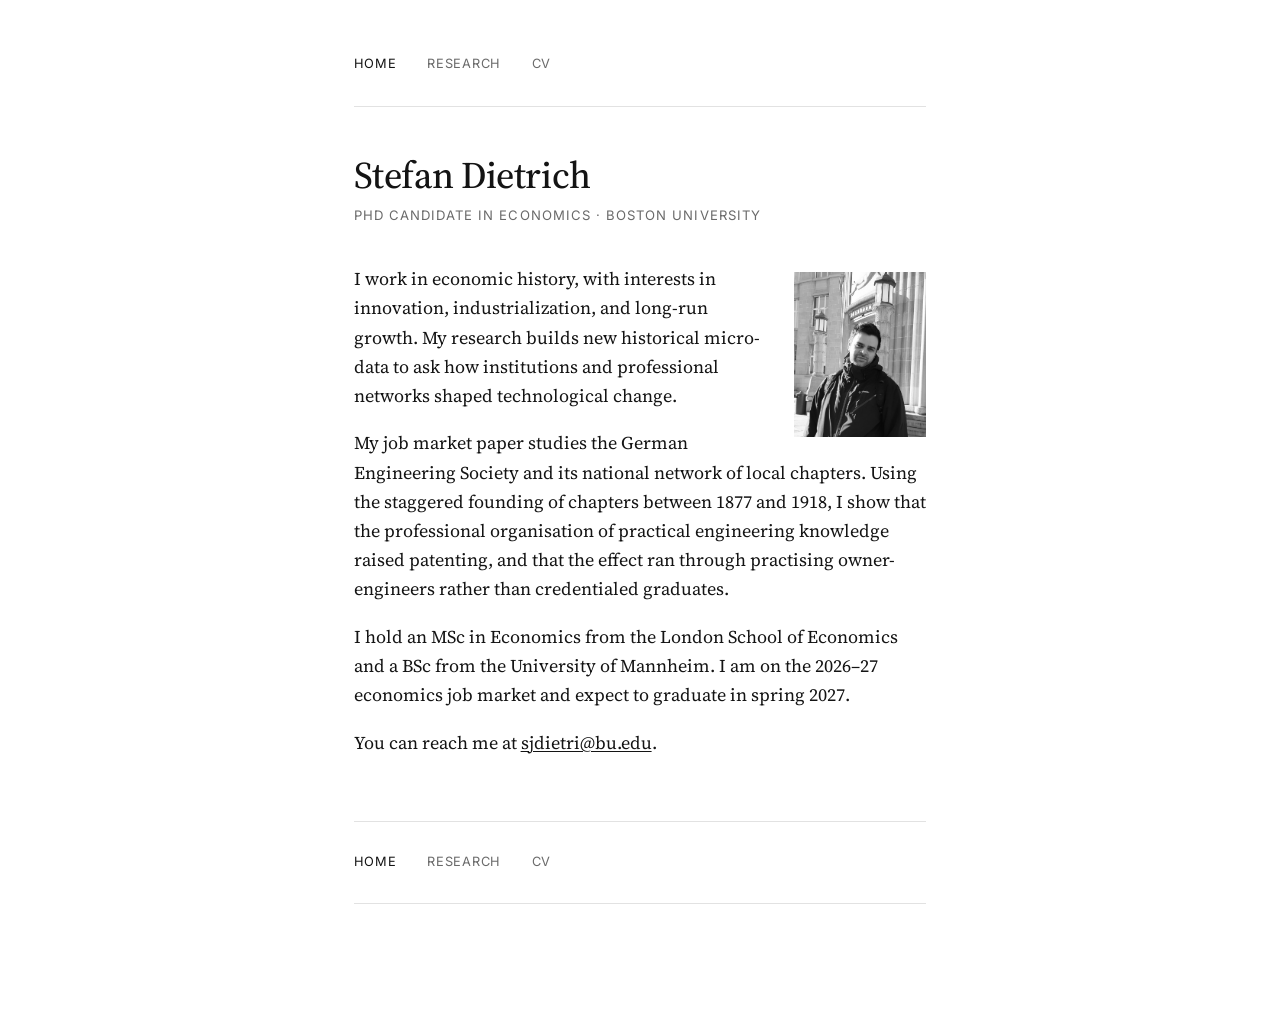
==== index.html @ afccebbf "Update index.html" ====
<!DOCTYPE html>
<html lang="en">
<head>
<meta charset="utf-8">
<meta name="viewport" content="width=device-width, initial-scale=1">
<title>Stefan Dietrich</title>
<meta name="description" content="Stefan Dietrich — PhD Candidate in Economics, Boston University. Economic history, innovation, and long-run growth.">
<link rel="stylesheet" href="style.css">
</head>
<body>
<div class="wrap">

  <nav>
    <a href="index.html" aria-current="page">Home</a>
    <a href="research.html">Research</a>
    <a href="assets/docs/cv.pdf">CV</a>
  </nav>

  <h1>Stefan Dietrich</h1>
  <p class="subtitle">PhD Candidate in Economics &middot; Boston University</p>

  <img class="headshot" src="assets/images/photo.jpeg" alt="Panos Vorgias">

  <p>I work in economic history, with interests in innovation, industrialization,
  and long-run growth. My research builds new historical micro-data to ask how
  institutions and professional networks shaped technological change.</p>

  <p>My job market paper studies the German Engineering Society and its national
  network of local chapters. Using the staggered founding of chapters between 1877
  and 1918, I show that the professional organisation of practical engineering
  knowledge raised patenting, and that the effect ran through practising
  owner-engineers rather than credentialed graduates.</p>

  <p>I hold an MSc in Economics from the London School of Economics and a BSc from
  the University of Mannheim. I am on the 2026&ndash;27 economics job market and
  expect to graduate in spring 2027.</p>

  <p>You can reach me at <a href="mailto:sjdietri@bu.edu">sjdietri@bu.edu</a>.</p>

  <nav class="footer-nav">
    <a href="index.html" aria-current="page">Home</a>
    <a href="research.html">Research</a>
    <a href="assets/docs/cv.pdf">CV</a>
  </nav>

</div>
</body>
</html>
---- style.css ----
/* Stefan Dietrich — personal site
   Monochrome, minimal. Two families: serif for text, sans for utility labels. */

@import url('https://fonts.googleapis.com/css2?family=Source+Serif+4:opsz,wght@8..60,400;8..60,500;8..60,600&family=Inter:wght@400;500&display=swap');

:root {
  --ink:   #141414;   /* primary text            */
  --muted: #6a6a6a;   /* secondary text / labels */
  --faint: #9a9a9a;   /* captions                */
  --rule:  #e2e2e2;   /* hairline dividers       */
  --bg:    #ffffff;
  --serif: "Source Serif 4", Georgia, "Times New Roman", serif;
  --sans:  "Inter", system-ui, -apple-system, "Segoe UI", sans-serif;
  --measure: 39rem;   /* comfortable reading width */
}

* { box-sizing: border-box; }

html { -webkit-text-size-adjust: 100%; }

body {
  margin: 0;
  background: var(--bg);
  color: var(--ink);
  font-family: var(--serif);
  font-size: 18px;
  line-height: 1.62;
  font-weight: 400;
  -webkit-font-smoothing: antialiased;
  text-rendering: optimizeLegibility;
}

.wrap {
  max-width: var(--measure);
  margin: 0 auto;
  padding: 3.4rem 1.6rem 5rem;
}

/* ---- top navigation ---- */
nav {
  display: flex;
  gap: 1.9rem;
  font-family: var(--sans);
  font-size: 0.8rem;
  letter-spacing: 0.06em;
  text-transform: uppercase;
  padding-bottom: 1.9rem;
  margin-bottom: 3rem;
  border-bottom: 1px solid var(--rule);
}
nav a { color: var(--muted); text-decoration: none; }
nav a:hover, nav a[aria-current="page"] { color: var(--ink); }

/* ---- header block ---- */
h1 {
  font-weight: 500;
  font-size: 2.35rem;
  line-height: 1.1;
  letter-spacing: -0.01em;
  margin: 0 0 0.55rem;
}
.subtitle {
  font-family: var(--sans);
  font-size: 0.82rem;
  letter-spacing: 0.08em;
  text-transform: uppercase;
  color: var(--muted);
  margin: 0 0 2.4rem;
}

/* ---- headshot ---- */
.headshot {
  width: 132px;
  height: 165px;
  object-fit: cover;
  filter: grayscale(100%);
  float: right;
  margin: 0.5rem 0 1.1rem 1.9rem;
}

/* ---- body text ---- */
p { margin: 0 0 1.15rem; }
a { color: var(--ink); text-decoration: underline; text-underline-offset: 2px; text-decoration-thickness: 0.5px; }
a:hover { color: var(--muted); }

/* ---- research page ---- */
.section-label {
  font-family: var(--sans);
  font-size: 0.78rem;
  letter-spacing: 0.09em;
  text-transform: uppercase;
  color: var(--muted);
  margin: 3.2rem 0 1.4rem;
  padding-bottom: 0.55rem;
  border-bottom: 1px solid var(--rule);
}
.paper { margin: 0 0 2.4rem; }
.paper h3 {
  font-weight: 600;
  font-size: 1.18rem;
  line-height: 1.3;
  margin: 0 0 0.15rem;
}
.paper .paper-sub {
  color: var(--muted);
  font-size: 1.02rem;
  line-height: 1.35;
  margin: 0 0 0.5rem;
}
.paper .coauthors { color: var(--muted); font-style: italic; margin: 0 0 0.7rem; font-size: 0.98rem; }
.paper .abstract  { color: var(--ink); font-size: 0.98rem; margin: 0 0 0.55rem; }
.paper .links     { font-family: var(--sans); font-size: 0.8rem; letter-spacing: 0.02em; }
.paper .links a   { color: var(--muted); text-decoration: none; margin-right: 1.2rem; }
.paper .links a:hover { color: var(--ink); }

.footer-nav {
  margin-top: 4rem;
  padding-top: 1.9rem;
  border-top: 1px solid var(--rule);
}

/* ---- responsive ---- */
@media (max-width: 30rem) {
  body { font-size: 17px; }
  .wrap { padding: 2.4rem 1.3rem 3.5rem; }
  h1 { font-size: 2rem; }
  .headshot { width: 108px; height: 135px; margin-left: 1.1rem; }
  nav { gap: 1.3rem; }
}

@media (prefers-reduced-motion: reduce) {
  * { animation: none !important; transition: none !important; }
}

a:focus-visible, nav a:focus-visible {
  outline: 2px solid var(--ink);
  outline-offset: 3px;
}
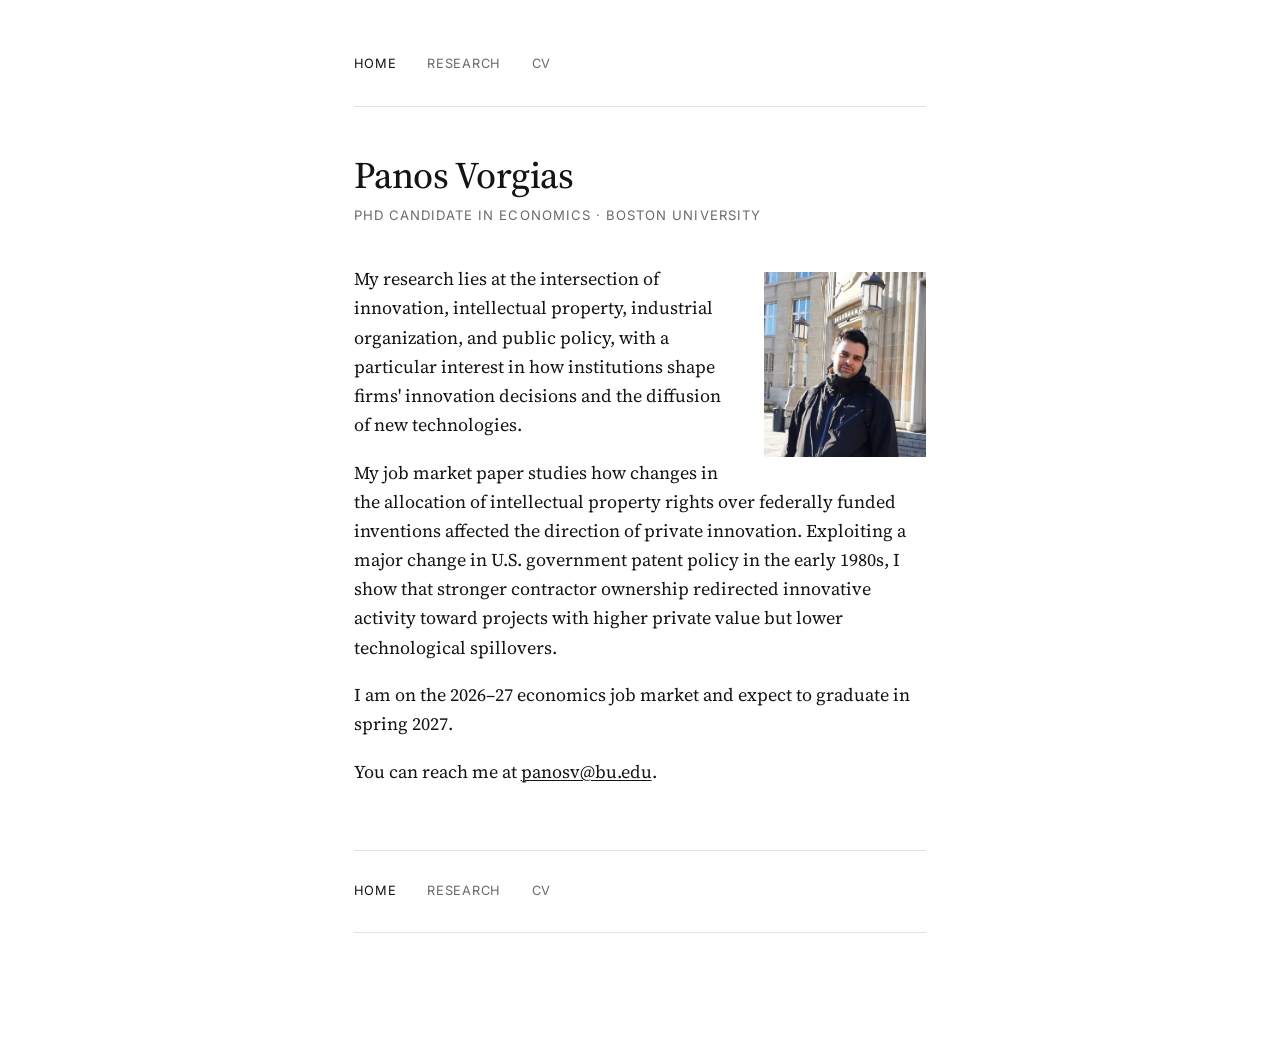
==== commit f0b67129: "Update index.html" ====
--- a/index.html
+++ b/index.html
@@ -3,8 +3,8 @@
 <head>
 <meta charset="utf-8">
 <meta name="viewport" content="width=device-width, initial-scale=1">
-<title>Stefan Dietrich</title>
-<meta name="description" content="Stefan Dietrich — PhD Candidate in Economics, Boston University. Economic history, innovation, and long-run growth.">
+<title>Panos Vorgias</title>
+<meta name="description" content="Panos Vorgias — PhD Candidate in Economics, Boston University. Applied Micro, Public Economics and Empirical IO.">
 <link rel="stylesheet" href="style.css">
 </head>
 <body>
@@ -16,26 +16,25 @@
     <a href="assets/docs/cv.pdf">CV</a>
   </nav>
 
-  <h1>Stefan Dietrich</h1>
+  <h1>Panos Vorgias</h1>
   <p class="subtitle">PhD Candidate in Economics &middot; Boston University</p>
 
   <img class="headshot" src="assets/images/photo.jpeg" alt="Panos Vorgias">
 
-  <p>I work in economic history, with interests in innovation, industrialization,
-  and long-run growth. My research builds new historical micro-data to ask how
-  institutions and professional networks shaped technological change.</p>
+  <p>My research lies at the intersection of innovation, intellectual property, 
+    industrial organization, and public policy, with a particular interest in 
+    how institutions shape firms' innovation decisions and the diffusion of new technologies.</p>
 
-  <p>My job market paper studies the German Engineering Society and its national
-  network of local chapters. Using the staggered founding of chapters between 1877
-  and 1918, I show that the professional organisation of practical engineering
-  knowledge raised patenting, and that the effect ran through practising
-  owner-engineers rather than credentialed graduates.</p>
+  <p>My job market paper studies how changes in the allocation of intellectual property rights 
+    over federally funded inventions affected the direction of private innovation. 
+    Exploiting a major change in U.S. government patent policy in the early 1980s, I show that 
+    stronger contractor ownership redirected innovative activity toward projects with higher private value 
+    but lower technological spillovers.</p>
 
-  <p>I hold an MSc in Economics from the London School of Economics and a BSc from
-  the University of Mannheim. I am on the 2026&ndash;27 economics job market and
+  <p>I am on the 2026&ndash;27 economics job market and
   expect to graduate in spring 2027.</p>
 
-  <p>You can reach me at <a href="mailto:sjdietri@bu.edu">sjdietri@bu.edu</a>.</p>
+  <p>You can reach me at <a href="mailto:panosv@bu.edu">panosv@bu.edu</a>.</p>
 
   <nav class="footer-nav">
     <a href="index.html" aria-current="page">Home</a>
--- a/style.css
+++ b/style.css
@@ -70,10 +70,10 @@
 
 /* ---- headshot ---- */
 .headshot {
-  width: 132px;
-  height: 165px;
+  width: 162px;
+  height: 185px;
   object-fit: cover;
-  filter: grayscale(100%);
+  filter: grayscale(0%);
   float: right;
   margin: 0.5rem 0 1.1rem 1.9rem;
 }
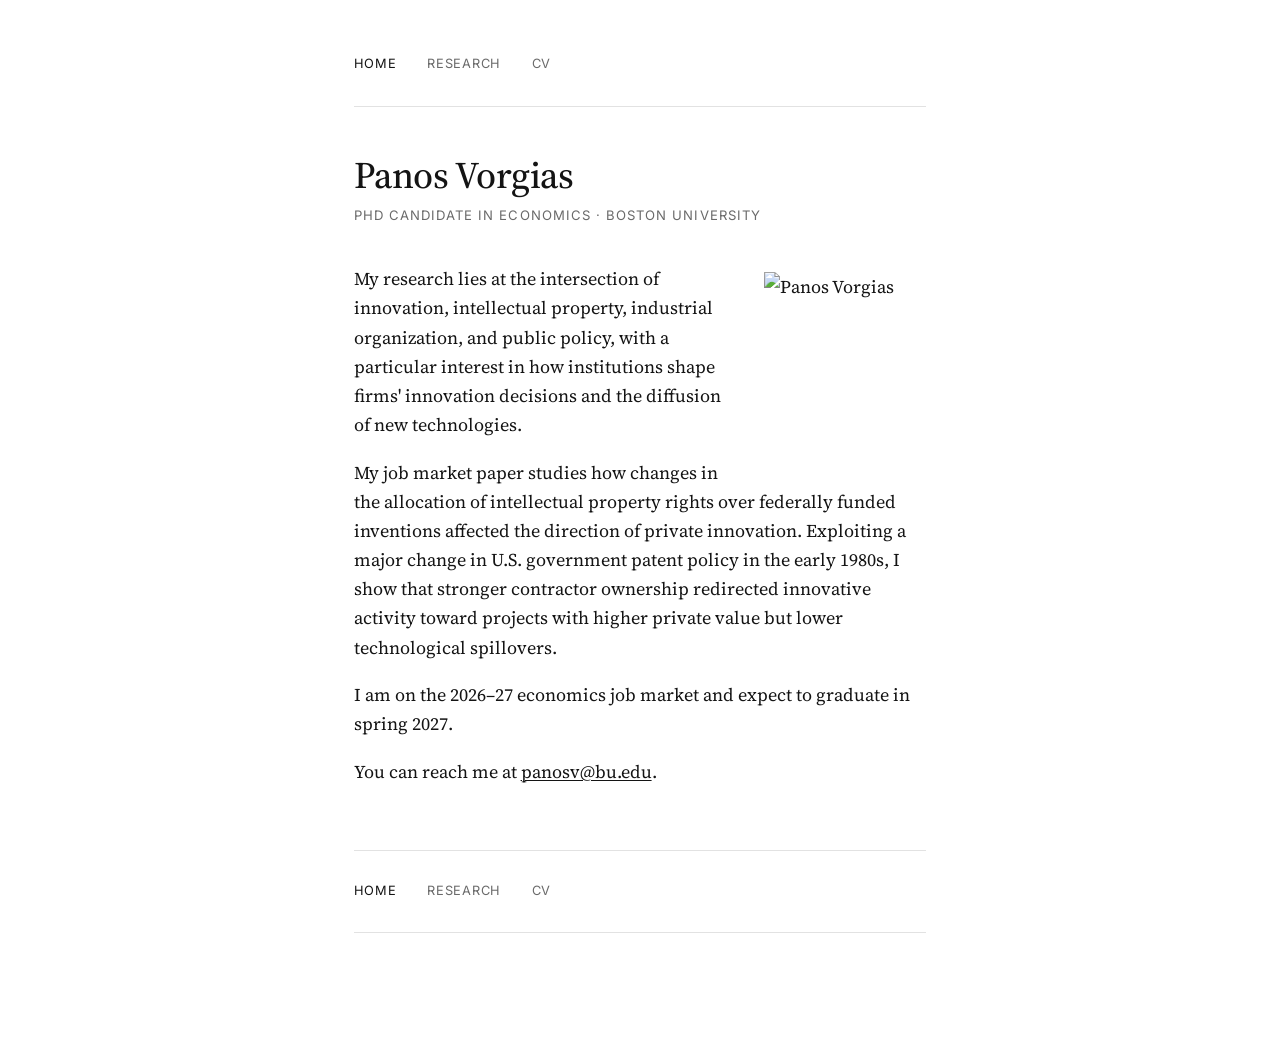
==== commit e03260a7: "Add files via upload" ====
--- a/index.html
+++ b/index.html
@@ -19,7 +19,7 @@
   <h1>Panos Vorgias</h1>
   <p class="subtitle">PhD Candidate in Economics &middot; Boston University</p>
 
-  <img class="headshot" src="assets/images/photo.jpeg" alt="Panos Vorgias">
+  <img class="headshot" src="assets/images/job_market_photo_panos.jpeg" alt="Panos Vorgias">
 
   <p>My research lies at the intersection of innovation, intellectual property, 
     industrial organization, and public policy, with a particular interest in 
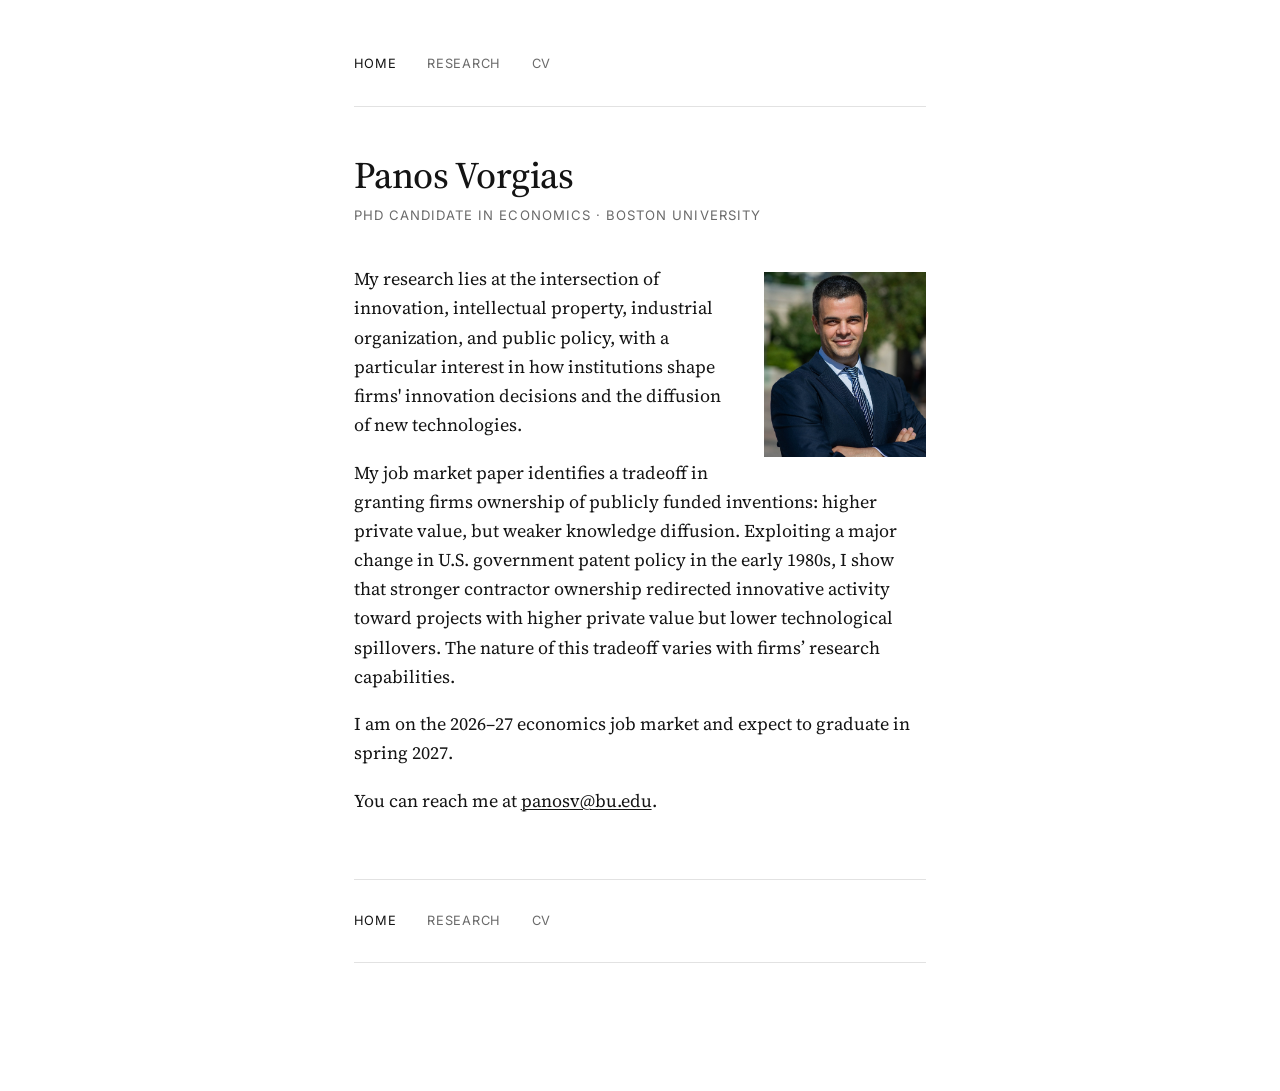
==== commit 77fcb19b: "Update index.html" ====
--- a/index.html
+++ b/index.html
@@ -25,11 +25,12 @@
     industrial organization, and public policy, with a particular interest in 
     how institutions shape firms' innovation decisions and the diffusion of new technologies.</p>
 
-  <p>My job market paper studies how changes in the allocation of intellectual property rights 
-    over federally funded inventions affected the direction of private innovation. 
+  <p>
+    My job market paper identifies a tradeoff in granting firms ownership of publicly funded inventions: 
+    higher private value, but weaker knowledge diffusion. 
     Exploiting a major change in U.S. government patent policy in the early 1980s, I show that 
     stronger contractor ownership redirected innovative activity toward projects with higher private value 
-    but lower technological spillovers.</p>
+    but lower technological spillovers. The nature of this tradeoff varies with firms’ research capabilities.</p>
 
   <p>I am on the 2026&ndash;27 economics job market and
   expect to graduate in spring 2027.</p>
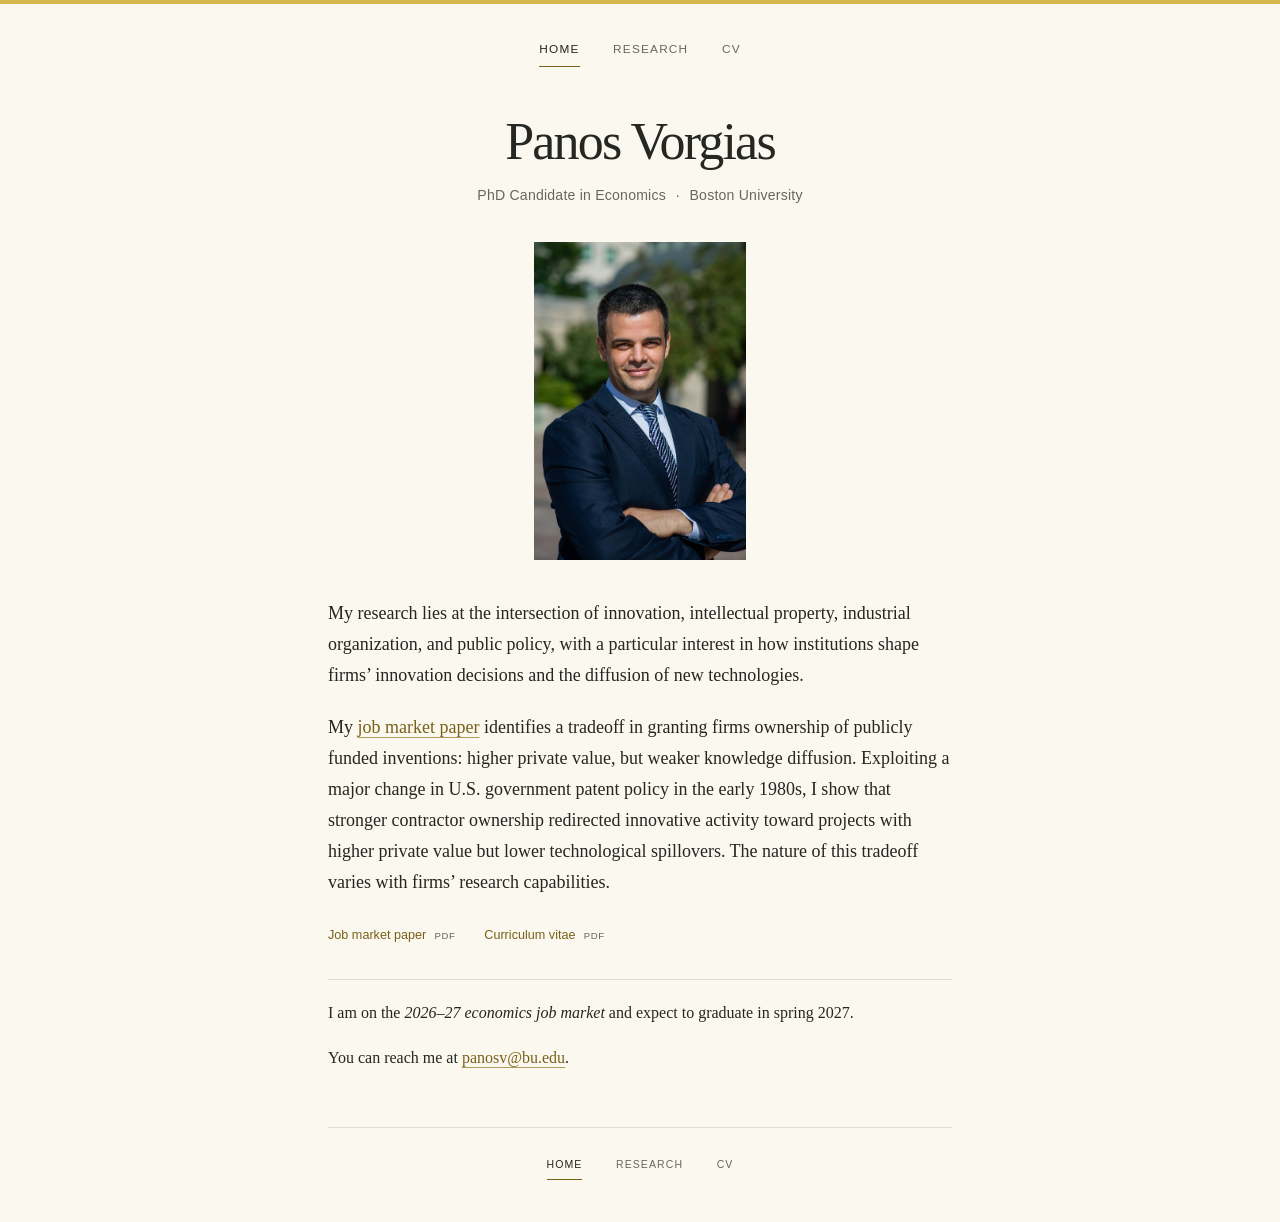
==== commit ec9c2249: "Add files via upload" ====
--- a/index.html
+++ b/index.html
@@ -1,48 +1,62 @@
 <!DOCTYPE html>
 <html lang="en">
 <head>
-<meta charset="utf-8">
-<meta name="viewport" content="width=device-width, initial-scale=1">
-<title>Panos Vorgias</title>
-<meta name="description" content="Panos Vorgias — PhD Candidate in Economics, Boston University. Applied Micro, Public Economics and Empirical IO.">
-<link rel="stylesheet" href="style.css">
+  <meta charset="utf-8">
+  <meta name="viewport" content="width=device-width, initial-scale=1">
+  <meta name="description" content="Panos Vorgias, PhD Candidate in Economics at Boston University. Research on innovation, intellectual property, industrial organization, and public policy.">
+  <meta name="theme-color" content="#fbf8ef">
+  <title>Panos Vorgias | Economics</title>
+  <link rel="stylesheet" href="style.css">
 </head>
 <body>
-<div class="wrap">
+  <a class="skip-link" href="#main-content">Skip to content</a>
+  <div class="site-shell">
+    <header class="site-header">
+      <nav class="primary-nav" aria-label="Main navigation">
+        <a href="index.html" aria-current="page">Home</a>
+        <a href="research.html">Research</a>
+        <a href="assets/docs/cv.pdf">CV</a>
+      </nav>
+      <div class="page-heading">
+        <h1>Panos Vorgias</h1>
+        <p class="subtitle">PhD Candidate in Economics <span class="subtitle-separator" aria-hidden="true">&middot;</span> <span class="affiliation">Boston University</span></p>
+      </div>
+    </header>
 
-  <nav>
-    <a href="index.html" aria-current="page">Home</a>
-    <a href="research.html">Research</a>
-    <a href="assets/docs/cv.pdf">CV</a>
-  </nav>
+    <main id="main-content" tabindex="-1">
+      <figure class="portrait">
+        <img src="assets/images/job_market_photo_panos.jpeg" width="1066" height="1600" alt="Panos Vorgias" fetchpriority="high">
+      </figure>
 
-  <h1>Panos Vorgias</h1>
-  <p class="subtitle">PhD Candidate in Economics &middot; Boston University</p>
+      <div class="home-copy">
+        <p>My research lies at the intersection of innovation, intellectual property,
+          industrial organization, and public policy, with a particular interest in
+          how institutions shape firms&rsquo; innovation decisions and the diffusion of new technologies.</p>
 
-  <img class="headshot" src="assets/images/job_market_photo_panos.jpeg" alt="Panos Vorgias">
+        <p>My <a href="research.html#job-market-paper">job market paper</a> identifies a tradeoff in granting firms ownership of publicly funded inventions:
+          higher private value, but weaker knowledge diffusion.
+          Exploiting a major change in U.S. government patent policy in the early 1980s, I show that
+          stronger contractor ownership redirected innovative activity toward projects with higher private value
+          but lower technological spillovers. The nature of this tradeoff varies with firms&rsquo; research capabilities.</p>
 
-  <p>My research lies at the intersection of innovation, intellectual property, 
-    industrial organization, and public policy, with a particular interest in 
-    how institutions shape firms' innovation decisions and the diffusion of new technologies.</p>
+        <div class="document-links" role="group" aria-label="Research paper and curriculum vitae">
+          <a href="assets/docs/jmp.pdf">Job market paper <span class="file-type">PDF</span></a>
+          <a href="assets/docs/cv.pdf">Curriculum vitae <span class="file-type">PDF</span></a>
+        </div>
 
-  <p>
-    My job market paper identifies a tradeoff in granting firms ownership of publicly funded inventions: 
-    higher private value, but weaker knowledge diffusion. 
-    Exploiting a major change in U.S. government patent policy in the early 1980s, I show that 
-    stronger contractor ownership redirected innovative activity toward projects with higher private value 
-    but lower technological spillovers. The nature of this tradeoff varies with firms’ research capabilities.</p>
+        <p class="market-note">I am on the <strong>2026&ndash;27 economics job market</strong> and expect to graduate in spring 2027.</p>
 
-  <p>I am on the 2026&ndash;27 economics job market and
-  expect to graduate in spring 2027.</p>
+        <p class="contact">You can reach me at <a href="mailto:panosv@bu.edu">panosv@bu.edu</a>.</p>
+      </div>
+    </main>
 
-  <p>You can reach me at <a href="mailto:panosv@bu.edu">panosv@bu.edu</a>.</p>
-
-  <nav class="footer-nav">
-    <a href="index.html" aria-current="page">Home</a>
-    <a href="research.html">Research</a>
-    <a href="assets/docs/cv.pdf">CV</a>
-  </nav>
-
-</div>
+    <footer class="site-footer">
+      <nav class="footer-nav" aria-label="Footer navigation">
+        <a href="index.html" aria-current="page">Home</a>
+        <a href="research.html">Research</a>
+        <a href="assets/docs/cv.pdf">CV</a>
+      </nav>
+    </footer>
+  </div>
 </body>
 </html>
--- a/style.css
+++ b/style.css
@@ -1,138 +1,275 @@
-/* Stefan Dietrich — personal site
-   Monochrome, minimal. Two families: serif for text, sans for utility labels. */
-
-@import url('https://fonts.googleapis.com/css2?family=Source+Serif+4:opsz,wght@8..60,400;8..60,500;8..60,600&family=Inter:wght@400;500&display=swap');
-
+/* Panos Vorgias — academic website.
+   Edit these variables to change the palette across both pages. */
 :root {
-  --ink:   #141414;   /* primary text            */
-  --muted: #6a6a6a;   /* secondary text / labels */
-  --faint: #9a9a9a;   /* captions                */
-  --rule:  #e2e2e2;   /* hairline dividers       */
-  --bg:    #ffffff;
-  --serif: "Source Serif 4", Georgia, "Times New Roman", serif;
-  --sans:  "Inter", system-ui, -apple-system, "Segoe UI", sans-serif;
-  --measure: 39rem;   /* comfortable reading width */
+  color-scheme: light;
+  --background: #fbf8ef;
+  --ink: #252722;
+  --muted: #66685e;
+  --accent: #796019;
+  --gold: #d6b74e;
+  --rule: #dfdccf;
+  --serif: Georgia, "Times New Roman", serif;
+  --sans: -apple-system, BlinkMacSystemFont, "Segoe UI", sans-serif;
+  --shell-width: 54rem;
+  --text-width: 39rem;
 }
 
 * { box-sizing: border-box; }
 
-html { -webkit-text-size-adjust: 100%; }
+html {
+  -webkit-text-size-adjust: 100%;
+  scroll-padding-top: 2rem;
+}
 
 body {
   margin: 0;
-  background: var(--bg);
+  border-top: 4px solid var(--gold);
+  background: var(--background);
   color: var(--ink);
   font-family: var(--serif);
   font-size: 18px;
-  line-height: 1.62;
+  line-height: 1.72;
+  -webkit-font-smoothing: antialiased;
+}
+
+::selection { background: #efe0a3; color: var(--ink); }
+
+a {
+  color: var(--accent);
+  text-decoration-color: #b09a59;
+  text-decoration-thickness: 1px;
+  text-underline-offset: 4px;
+}
+
+a:hover { color: var(--ink); text-decoration-color: currentColor; }
+
+a:focus-visible, summary:focus-visible {
+  outline: 2px solid var(--accent);
+  outline-offset: 5px;
+}
+
+main:focus { outline: none; }
+
+.skip-link {
+  position: absolute;
+  top: -6rem;
+  left: 1rem;
+  z-index: 10;
+  padding: 0.5rem 1rem;
+  background: var(--ink);
+  color: var(--background);
+  font-family: var(--sans);
+  font-size: 0.9rem;
+}
+
+.skip-link:focus { top: 0.75rem; }
+
+.site-shell {
+  width: 100%;
+  max-width: var(--shell-width);
+  margin: 0 auto;
+  padding: 0 2.5rem;
+}
+
+.primary-nav, .footer-nav {
+  display: flex;
+  align-items: center;
+  justify-content: center;
+  flex-wrap: wrap;
+  gap: 2.1rem;
+  font-family: var(--sans);
+  font-size: 0.74rem;
+  letter-spacing: 0.1em;
+  text-transform: uppercase;
+}
+
+.primary-nav { padding: 1.9rem 0 0; }
+
+.primary-nav a, .footer-nav a {
+  color: var(--muted);
+  text-decoration: none;
+  padding: 0.3rem 0 0.4rem;
+  border-bottom: 1px solid transparent;
+}
+
+.primary-nav a:hover, .footer-nav a:hover {
+  color: var(--ink);
+  border-bottom-color: var(--gold);
+}
+
+.primary-nav a[aria-current="page"], .footer-nav a[aria-current="page"] {
+  color: var(--ink);
+  border-bottom-color: var(--accent);
+}
+
+.page-heading {
+  text-align: center;
+  margin: 2.8rem 0 2.2rem;
+}
+
+h1 {
+  margin: 0;
+  font-size: clamp(2.5rem, 5vw, 3.25rem);
   font-weight: 400;
-  -webkit-font-smoothing: antialiased;
-  text-rendering: optimizeLegibility;
-}
-
-.wrap {
-  max-width: var(--measure);
+  line-height: 1.15;
+  letter-spacing: -0.035em;
+}
+
+.subtitle {
+  margin: 0.75rem 0 0;
+  color: var(--muted);
+  font-family: var(--sans);
+  font-size: 0.88rem;
+  line-height: 1.65;
+  letter-spacing: 0.015em;
+}
+
+.subtitle-separator { padding: 0 0.35rem; }
+.subtitle a { color: inherit; text-decoration: none; }
+.subtitle a:hover { color: var(--accent); }
+
+.portrait {
+  width: 212px;
+  max-width: 100%;
+  margin: 0 auto 2.35rem;
+}
+
+.portrait img {
+  display: block;
+  width: 100%;
+  height: auto;
+}
+
+.home-copy {
+  max-width: var(--text-width);
   margin: 0 auto;
-  padding: 3.4rem 1.6rem 5rem;
-}
-
-/* ---- top navigation ---- */
-nav {
+}
+
+p { margin: 0 0 1.35rem; }
+
+.document-links, .paper-links {
   display: flex;
-  gap: 1.9rem;
-  font-family: var(--sans);
-  font-size: 0.8rem;
+  flex-wrap: wrap;
+  column-gap: 1.8rem;
+  row-gap: 0.65rem;
+  font-family: var(--sans);
+  font-size: 0.79rem;
+  line-height: 1.7;
+}
+
+.document-links { margin: 1.7rem 0 2rem; }
+.document-links a, .paper-links a { text-decoration: none; }
+.document-links a:hover, .paper-links a:hover { text-decoration: underline; }
+
+.file-type {
+  display: inline-block;
+  margin-left: 0.3rem;
+  color: var(--muted);
+  font-size: 0.6rem;
   letter-spacing: 0.06em;
+}
+
+.market-note {
+  padding: 1.2rem 0 0;
+  margin: 0 0 1.1rem;
+  border-top: 1px solid var(--rule);
+  font-size: 1rem;
+}
+
+.market-note strong { font-weight: 400; font-style: italic; }
+.contact { margin-bottom: 0; font-size: 1rem; }
+
+.site-footer {
+  max-width: var(--text-width);
+  margin: 3.5rem auto 0;
+  padding: 1.35rem 0 2.6rem;
+  border-top: 1px solid var(--rule);
+}
+
+.footer-nav { font-size: 0.66rem; }
+
+/* Research page */
+.research-content { max-width: 44rem; margin: 0 auto; }
+.research-heading { margin-bottom: 3rem; }
+
+.research-section + .research-section { margin-top: 3.7rem; }
+
+.section-label {
+  margin: 0 0 1.6rem;
+  padding-bottom: 0.7rem;
+  border-bottom: 1px solid var(--rule);
+  color: var(--accent);
+  font-family: var(--sans);
+  font-size: 0.72rem;
+  font-weight: 500;
+  line-height: 1.5;
+  letter-spacing: 0.12em;
   text-transform: uppercase;
-  padding-bottom: 1.9rem;
-  margin-bottom: 3rem;
-  border-bottom: 1px solid var(--rule);
-}
-nav a { color: var(--muted); text-decoration: none; }
-nav a:hover, nav a[aria-current="page"] { color: var(--ink); }
-
-/* ---- header block ---- */
-h1 {
-  font-weight: 500;
-  font-size: 2.35rem;
-  line-height: 1.1;
-  letter-spacing: -0.01em;
-  margin: 0 0 0.55rem;
-}
-.subtitle {
-  font-family: var(--sans);
-  font-size: 0.82rem;
-  letter-spacing: 0.08em;
-  text-transform: uppercase;
-  color: var(--muted);
-  margin: 0 0 2.4rem;
-}
-
-/* ---- headshot ---- */
-.headshot {
-  width: 162px;
-  height: 185px;
-  object-fit: cover;
-  filter: grayscale(0%);
-  float: right;
-  margin: 0.5rem 0 1.1rem 1.9rem;
-}
-
-/* ---- body text ---- */
-p { margin: 0 0 1.15rem; }
-a { color: var(--ink); text-decoration: underline; text-underline-offset: 2px; text-decoration-thickness: 0.5px; }
-a:hover { color: var(--muted); }
-
-/* ---- research page ---- */
-.section-label {
-  font-family: var(--sans);
-  font-size: 0.78rem;
-  letter-spacing: 0.09em;
-  text-transform: uppercase;
-  color: var(--muted);
-  margin: 3.2rem 0 1.4rem;
-  padding-bottom: 0.55rem;
-  border-bottom: 1px solid var(--rule);
-}
-.paper { margin: 0 0 2.4rem; }
+}
+
+.paper { scroll-margin-top: 2rem; }
+.paper + .paper { margin-top: 2.2rem; padding-top: 2rem; border-top: 1px solid var(--rule); }
+
 .paper h3 {
-  font-weight: 600;
-  font-size: 1.18rem;
-  line-height: 1.3;
-  margin: 0 0 0.15rem;
-}
-.paper .paper-sub {
-  color: var(--muted);
-  font-size: 1.02rem;
+  margin: 0 0 0.35rem;
+  font-size: 1.45rem;
+  font-weight: 400;
   line-height: 1.35;
-  margin: 0 0 0.5rem;
-}
-.paper .coauthors { color: var(--muted); font-style: italic; margin: 0 0 0.7rem; font-size: 0.98rem; }
-.paper .abstract  { color: var(--ink); font-size: 0.98rem; margin: 0 0 0.55rem; }
-.paper .links     { font-family: var(--sans); font-size: 0.8rem; letter-spacing: 0.02em; }
-.paper .links a   { color: var(--muted); text-decoration: none; margin-right: 1.2rem; }
-.paper .links a:hover { color: var(--ink); }
-
-.footer-nav {
-  margin-top: 4rem;
-  padding-top: 1.9rem;
-  border-top: 1px solid var(--rule);
-}
-
-/* ---- responsive ---- */
-@media (max-width: 30rem) {
-  body { font-size: 17px; }
-  .wrap { padding: 2.4rem 1.3rem 3.5rem; }
-  h1 { font-size: 2rem; }
-  .headshot { width: 108px; height: 135px; margin-left: 1.1rem; }
-  nav { gap: 1.3rem; }
-}
-
-@media (prefers-reduced-motion: reduce) {
-  * { animation: none !important; transition: none !important; }
-}
-
-a:focus-visible, nav a:focus-visible {
-  outline: 2px solid var(--ink);
-  outline-offset: 3px;
-}
+  letter-spacing: -0.015em;
+}
+
+.paper-subtitle {
+  display: block;
+  margin-top: 0.3rem;
+  color: var(--muted);
+  font-size: 1.12rem;
+  letter-spacing: 0;
+  line-height: 1.45;
+}
+
+.coauthors { margin: 0.65rem 0 0; color: var(--muted); font-size: 1rem; font-style: italic; }
+.paper-links { margin: 0.9rem 0 0; }
+
+.abstract-details { margin-top: 1rem; }
+.abstract-details summary {
+  width: fit-content;
+  padding: 0.15rem 0;
+  color: var(--accent);
+  font-family: var(--sans);
+  font-size: 0.77rem;
+  cursor: pointer;
+  list-style: none;
+}
+
+.abstract-details summary::-webkit-details-marker { display: none; }
+.abstract-details summary::before { display: inline-block; width: 1rem; content: "+"; }
+.abstract-details[open] summary::before { content: "\2212"; }
+.abstract-details summary:hover { color: var(--ink); }
+.abstract { margin: 0.9rem 0 0; font-size: 1rem; line-height: 1.8; }
+
+@media (max-width: 36rem) {
+  body { font-size: 17px; line-height: 1.7; }
+  .site-shell { padding: 0 1.35rem; }
+  .primary-nav { padding-top: 1.35rem; }
+  .primary-nav, .footer-nav { gap: 1.8rem; }
+  .page-heading { margin-top: 2.1rem; margin-bottom: 1.8rem; }
+  .subtitle { font-size: 0.79rem; }
+  .subtitle-separator { display: none; }
+  .affiliation { display: block; }
+  .portrait { width: 184px; margin-bottom: 1.9rem; }
+  .document-links { column-gap: 1.35rem; }
+  .site-footer { margin-top: 2.7rem; padding-bottom: 2rem; }
+  .research-heading { margin-bottom: 2.2rem; }
+  .paper h3 { font-size: 1.35rem; }
+  .paper-subtitle { font-size: 1.04rem; }
+  .research-section + .research-section { margin-top: 2.7rem; }
+}
+
+@media print {
+  body { border: 0; background: white; font-size: 11pt; }
+  .site-shell { padding: 0; }
+  .primary-nav, .site-footer, .skip-link { display: none; }
+  .page-heading { margin-top: 0; }
+  .portrait { width: 120px; }
+  a { color: inherit; }
+}
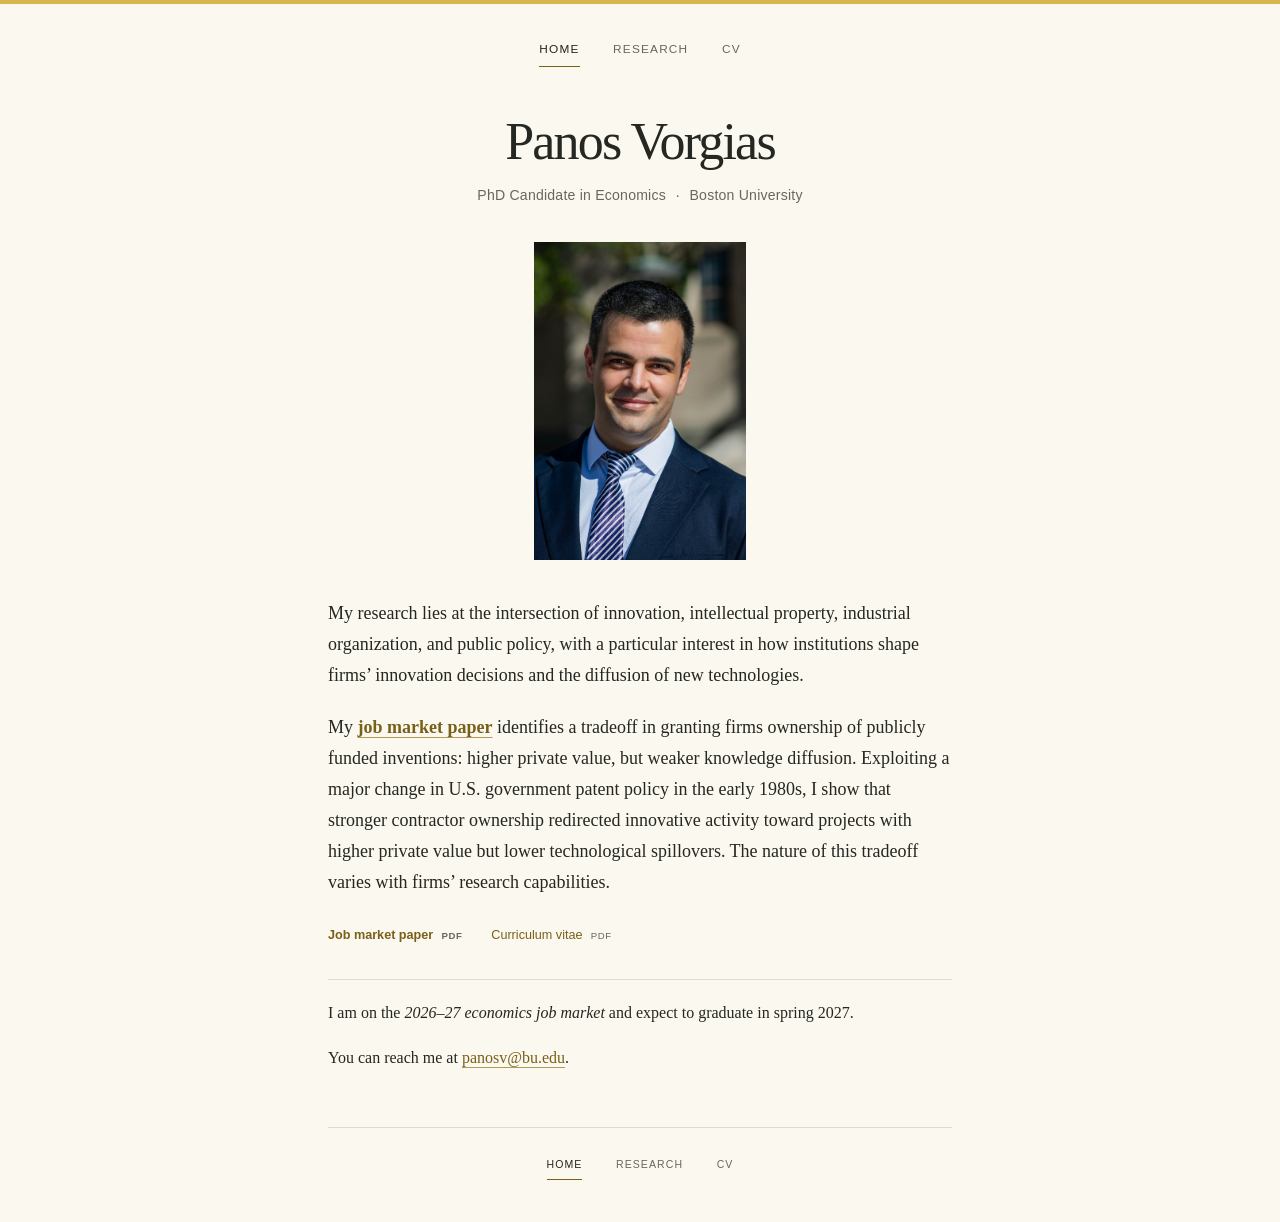
==== commit 0d073a28: "Add files via upload" ====
--- a/index.html
+++ b/index.html
@@ -6,7 +6,7 @@
   <meta name="description" content="Panos Vorgias, PhD Candidate in Economics at Boston University. Research on innovation, intellectual property, industrial organization, and public policy.">
   <meta name="theme-color" content="#fbf8ef">
   <title>Panos Vorgias | Economics</title>
-  <link rel="stylesheet" href="style.css">
+  <link rel="stylesheet" href="style.css?v=20261015">
 </head>
 <body>
   <a class="skip-link" href="#main-content">Skip to content</a>
@@ -25,7 +25,7 @@
 
     <main id="main-content" tabindex="-1">
       <figure class="portrait">
-        <img src="assets/images/job_market_photo_panos.jpeg" width="1066" height="1600" alt="Panos Vorgias" fetchpriority="high">
+        <img src="assets/images/panos-vorgias-headshot.jpg" width="1066" height="1600" alt="Panos Vorgias" fetchpriority="high">
       </figure>
 
       <div class="home-copy">
@@ -33,14 +33,14 @@
           industrial organization, and public policy, with a particular interest in
           how institutions shape firms&rsquo; innovation decisions and the diffusion of new technologies.</p>
 
-        <p>My <a href="research.html#job-market-paper">job market paper</a> identifies a tradeoff in granting firms ownership of publicly funded inventions:
+        <p>My <a class="jmp-link" href="assets/docs/jmp.pdf?v=20261015">job market paper</a> identifies a tradeoff in granting firms ownership of publicly funded inventions:
           higher private value, but weaker knowledge diffusion.
           Exploiting a major change in U.S. government patent policy in the early 1980s, I show that
           stronger contractor ownership redirected innovative activity toward projects with higher private value
           but lower technological spillovers. The nature of this tradeoff varies with firms&rsquo; research capabilities.</p>
 
         <div class="document-links" role="group" aria-label="Research paper and curriculum vitae">
-          <a href="assets/docs/jmp.pdf">Job market paper <span class="file-type">PDF</span></a>
+          <a class="jmp-link" href="assets/docs/jmp.pdf?v=20261015">Job market paper <span class="file-type">PDF</span></a>
           <a href="assets/docs/cv.pdf">Curriculum vitae <span class="file-type">PDF</span></a>
         </div>
 
--- a/style.css
+++ b/style.css
@@ -273,3 +273,6 @@
   .portrait { width: 120px; }
   a { color: inherit; }
 }
+
+/* Make every job market paper link prominent on both pages. */
+a.jmp-link { font-weight: 700; }
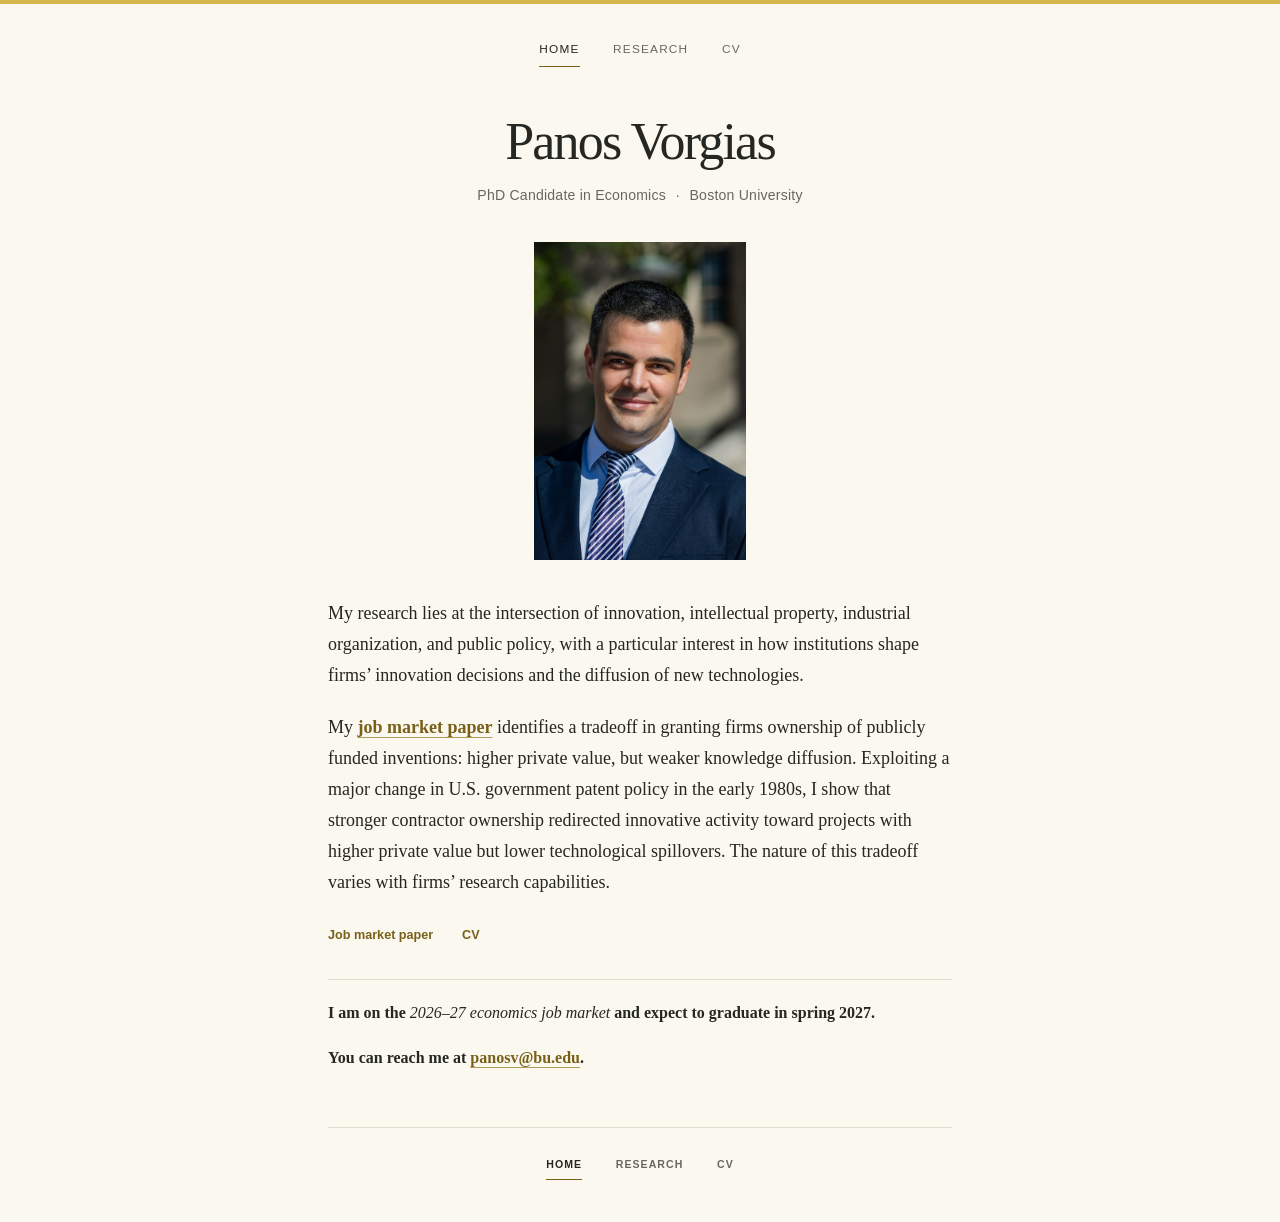
==== commit 1b462827: "Update index.html" ====
--- a/index.html
+++ b/index.html
@@ -40,8 +40,8 @@
           but lower technological spillovers. The nature of this tradeoff varies with firms&rsquo; research capabilities.</p>
 
         <div class="document-links" role="group" aria-label="Research paper and curriculum vitae">
-          <a class="jmp-link" href="assets/docs/jmp.pdf?v=20261015">Job market paper <span class="file-type">PDF</span></a>
-          <a href="assets/docs/cv.pdf">Curriculum vitae <span class="file-type">PDF</span></a>
+          <a class="jmp-link" href="assets/docs/jmp.pdf?v=20261015">Job market paper </a>
+          <a href="assets/docs/cv.pdf"><strong>CV<strong> </a>
         </div>
 
         <p class="market-note">I am on the <strong>2026&ndash;27 economics job market</strong> and expect to graduate in spring 2027.</p>
